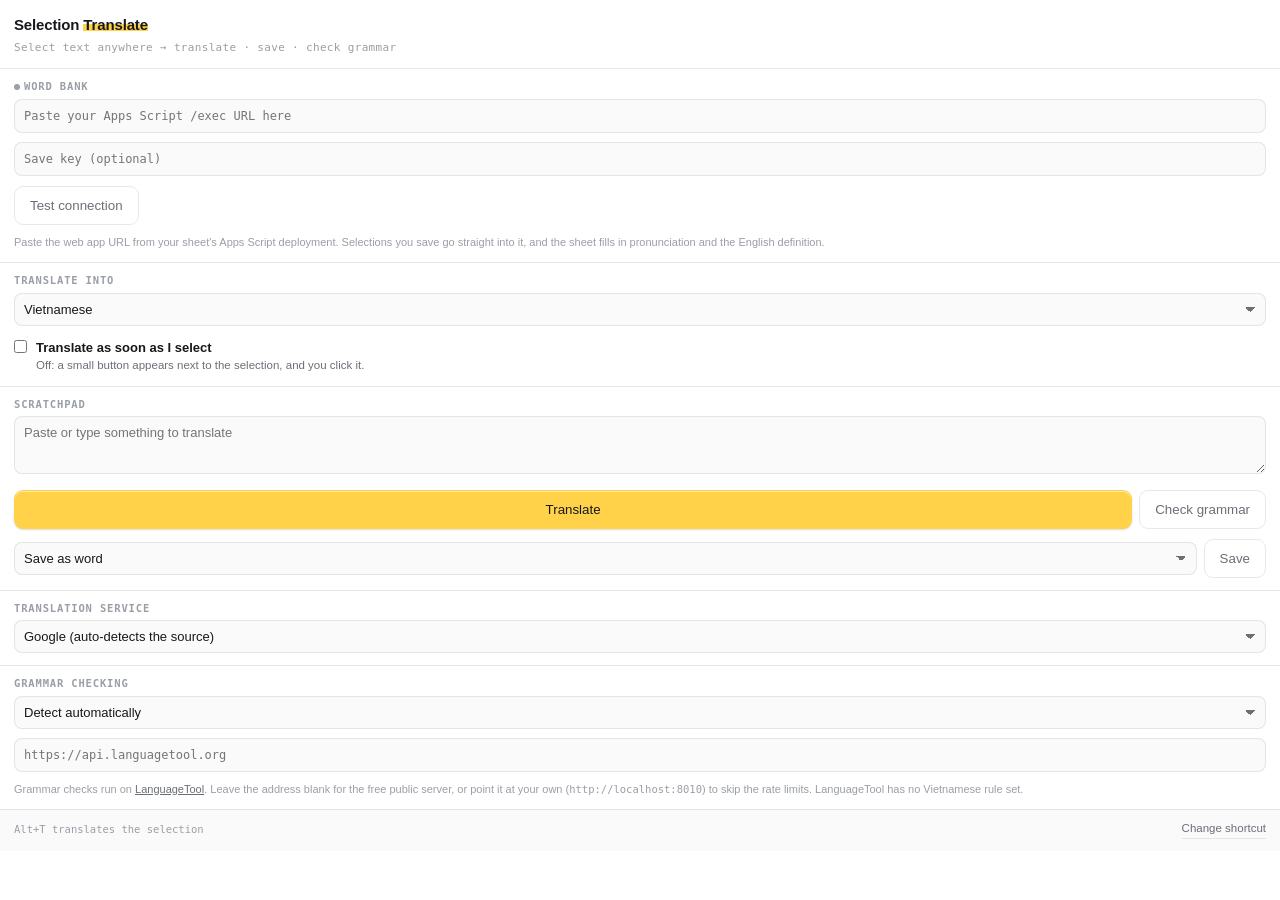
==== selection-translate/popup.html @ 0d07086d "Add POS detection, Vietnamese column, side panel, and sort controls - Sheet schema reordered: Term f" ====
<!DOCTYPE html>
<html lang="en">
<head>
<meta charset="utf-8">
<style>
  :root {
    --ink: #17181C;
    --muted: #6B6F76;
    --faint: #9A9EA6;
    --line: rgba(0,0,0,.09);
    --surface: #fff;
    --sunk: #FAFAFA;
    --marker: #FFD24A;
  }
  @media (prefers-color-scheme: dark) {
    :root {
      --ink: #ECEDEF;
      --muted: #9DA1A9;
      --faint: #71757D;
      --line: rgba(255,255,255,.10);
      --surface: #1E1F24;
      --sunk: #232429;
      --marker: rgba(255,210,74,.30);
    }
  }
  * { box-sizing: border-box; }
  body {
    width: 100%;
    min-width: 300px;
    margin: 0;
    background: var(--surface);
    color: var(--ink);
    font: 13px/1.5 -apple-system, BlinkMacSystemFont, "Segoe UI", Roboto, "Helvetica Neue", Arial, sans-serif;
  }
  header {
    padding: 14px 14px 12px;
    border-bottom: 1px solid var(--line);
  }
  h1 {
    margin: 0;
    font-size: 15px;
    font-weight: 650;
    letter-spacing: -.01em;
  }
  h1 span {
    background: linear-gradient(var(--marker), var(--marker)) no-repeat 0 82% / 100% 42%;
  }
  .sub {
    margin: 3px 0 0;
    font: 11px/1.5 ui-monospace, SFMono-Regular, Menlo, Consolas, monospace;
    color: var(--faint);
    letter-spacing: .03em;
  }

  section { padding: 12px 14px; border-bottom: 1px solid var(--line); }
  section:last-of-type { border-bottom: 0; }

  label.field { display: block; }
  .label {
    display: block;
    font: 600 10.5px/1 ui-monospace, SFMono-Regular, Menlo, monospace;
    letter-spacing: .08em;
    text-transform: uppercase;
    color: var(--faint);
    margin-bottom: 7px;
  }

  textarea, select {
    width: 100%;
    font-family: inherit;
    font-size: 13px;
    color: var(--ink);
    background: var(--sunk);
    border: 1px solid var(--line);
    border-radius: 8px;
    padding: 8px 9px;
  }
  textarea { resize: vertical; min-height: 58px; }
  select { cursor: pointer; -webkit-appearance: none; appearance: none;
           background-image: linear-gradient(45deg, transparent 50%, var(--muted) 50%),
                             linear-gradient(135deg, var(--muted) 50%, transparent 50%);
           background-position: calc(100% - 15px) 50%, calc(100% - 10px) 50%;
           background-size: 5px 5px, 5px 5px;
           background-repeat: no-repeat;
           padding-right: 26px; }
  textarea:focus, select:focus { outline: 2px solid var(--ink); outline-offset: 1px; border-color: transparent; }

  .row { display: flex; gap: 7px; align-items: center; margin-top: 10px; }
  .row .field { flex: 1; min-width: 0; }
  .row #go { flex: 1; }

  button.go {
    font: 600 12.5px/1 inherit;
    color: #17181C;
    background: #FFD24A;
    border: 1px solid transparent;
    border-radius: 9px;
    padding: 11px 15px;
    cursor: pointer;
    white-space: nowrap;
    box-shadow: 0 1px 2px rgba(0,0,0,.14), inset 0 1px 0 rgba(255,255,255,.5);
    transition: transform .13s ease, box-shadow .16s ease, filter .16s ease,
                color .16s ease, border-color .16s ease, background .16s ease;
  }
  button.go:hover {
    filter: brightness(.96);
    transform: translateY(-1px);
    box-shadow: 0 5px 13px rgba(216,168,20,.42), inset 0 1px 0 rgba(255,255,255,.5);
  }
  button.go:active {
    transform: translateY(0) scale(.975);
    box-shadow: 0 1px 2px rgba(0,0,0,.14);
  }
  button.go:focus-visible { outline: 2px solid var(--ink); outline-offset: 2px; }
  button.go:disabled { opacity: .45; cursor: default; transform: none; box-shadow: none; filter: none; }

  /* Secondary action: same shape, no fill, so the primary keeps its weight. */
  button.go.ghost {
    background: transparent;
    color: var(--muted);
    border-color: var(--line);
    box-shadow: none;
  }
  button.go.ghost:hover {
    color: var(--ink);
    background: var(--sunk);
    border-color: var(--muted);
    filter: none;
    box-shadow: none;
    transform: translateY(-1px);
  }
  button.go.ghost:active { transform: translateY(0) scale(.975); }

  @media (prefers-reduced-motion: reduce) {
    button.go, button.go.ghost { transition: none; }
    button.go:hover, button.go:active,
    button.go.ghost:hover, button.go.ghost:active { transform: none; }
  }

  input[type=text] {
    width: 100%;
    font: 12px/1 ui-monospace, SFMono-Regular, Menlo, Consolas, monospace;
    color: var(--ink);
    background: var(--sunk);
    border: 1px solid var(--line);
    border-radius: 8px;
    padding: 9px;
  }
  input[type=text]:focus { outline: 2px solid var(--ink); outline-offset: 1px; border-color: transparent; }

  .foot-note {
    margin: 9px 0 0;
    font-size: 11px;
    line-height: 1.5;
    color: var(--faint);
  }
  .foot-note a { color: var(--muted); }
  .foot-note code {
    font-family: ui-monospace, SFMono-Regular, Menlo, monospace;
    font-size: 10.5px;
  }

  .issue-line { display: block; margin-top: 8px; font-size: 12px; line-height: 1.5; }
  .issue-line .was {
    text-decoration: line-through;
    text-decoration-color: #C23A32;
    color: var(--muted);
  }
  .issue-line .now { background: linear-gradient(var(--marker), var(--marker)) no-repeat 0 86% / 100% 44%; }
  .issue-line .why { display: block; color: var(--faint); font-size: 11px; }

  .out {
    margin-top: 10px;
    font-size: 14px;
    line-height: 1.55;
    white-space: pre-wrap;
    overflow-wrap: anywhere;
    max-height: 130px;
    overflow-y: auto;
  }
  .out:empty { display: none; }
  .out .hit {
    background: linear-gradient(var(--marker), var(--marker)) no-repeat 0 86% / 100% 44%;
  }
  .out .bad { color: #C23A32; font-size: 13px; }

  .toggle {
    display: flex; align-items: flex-start; gap: 9px;
    cursor: pointer;
    margin-top: 11px;
  }
  .toggle:first-child { margin-top: 0; }
  .toggle input { margin: 2px 0 0; accent-color: var(--ink); flex: 0 0 auto; }
  .toggle b { display: block; font-weight: 550; }
  .toggle small { color: var(--muted); font-size: 11.5px; line-height: 1.45; display: block; }

  footer {
    padding: 10px 14px 12px;
    display: flex; justify-content: space-between; align-items: center;
    border-top: 1px solid var(--line);
    background: var(--sunk);
  }
  .kbd {
    font: 10.5px/1 ui-monospace, SFMono-Regular, Menlo, monospace;
    color: var(--faint);
  }
  a.link {
    font-size: 11.5px;
    color: var(--muted);
    text-decoration: none;
    border-bottom: 1px solid var(--line);
    cursor: pointer;
  }
  a.link:hover { color: var(--ink); }

  .sheet-dot {
    display: inline-block;
    width: 6px;
    height: 6px;
    border-radius: 50%;
    margin-right: 4px;
    vertical-align: middle;
    background: var(--faint);
  }
</style>
</head>
<body>
  <header>
    <h1>Selection <span>Translate</span></h1>
    <p class="sub">Select text anywhere &rarr; translate &middot; save &middot; check grammar</p>
  </header>

  <section>
    <label class="field">
      <span class="label"><span id="sheetStatus" class="sheet-dot"></span>Word bank</span>
      <input type="text" id="sheetUrl" placeholder="Paste your Apps Script /exec URL here">
    </label>
    <label class="field" style="margin-top:9px">
      <input type="text" id="sheetKey" placeholder="Save key (optional)">
    </label>
    <div class="row">
      <button class="go ghost" id="testBtn">Test connection</button>
    </div>
    <p class="foot-note" id="sheetNote">
      Paste the web app URL from your sheet's Apps Script deployment. Selections
      you save go straight into it, and the sheet fills in pronunciation and the
      English definition.
    </p>
  </section>

  <section>
    <label class="field">
      <span class="label">Translate into</span>
      <select id="target"></select>
    </label>

    <label class="toggle" style="margin-top:12px">
      <input type="checkbox" id="auto">
      <span>
        <b>Translate as soon as I select</b>
        <small>Off: a small button appears next to the selection, and you click it.</small>
      </span>
    </label>
  </section>

  <section>
    <label class="field">
      <span class="label">Scratchpad</span>
      <textarea id="input" placeholder="Paste or type something to translate"></textarea>
    </label>
    <div class="row">
      <button class="go" id="go">Translate</button>
      <button class="go ghost" id="checkBtn">Check grammar</button>
    </div>
    <div class="row">
      <label class="field">
        <select id="saveType">
          <option value="vocab">Save as word</option>
          <option value="collocation">Save as collocation</option>
          <option value="slang">Save as slang</option>
          <option value="sentence">Save as sentence</option>
        </select>
      </label>
      <button class="go ghost" id="saveBtn">Save</button>
    </div>
    <div class="out" id="out"></div>
  </section>

  <section>
    <label class="field">
      <span class="label">Translation service</span>
      <select id="provider">
        <option value="google">Google (auto-detects the source)</option>
        <option value="mymemory">MyMemory (backup)</option>
      </select>
    </label>
  </section>

  <section>
    <label class="field">
      <span class="label">Grammar checking</span>
      <select id="checkLang"></select>
    </label>
    <label class="field" style="margin-top:9px">
      <input type="text" id="ltServer" placeholder="https://api.languagetool.org">
    </label>
    <p class="foot-note">
      Grammar checks run on
      <a href="https://languagetool.org" target="_blank" rel="noopener">LanguageTool</a>.
      Leave the address blank for the free public server, or point it at your own
      (<code>http://localhost:8010</code>) to skip the rate limits. LanguageTool has no
      Vietnamese rule set.
    </p>
  </section>

  <footer>
    <span class="kbd" id="kbd">Alt+T translates the selection</span>
    <a class="link" id="shortcuts">Change shortcut</a>
  </footer>

  <script src="languages.js"></script>
  <script src="popup.js"></script>
</body>
</html>
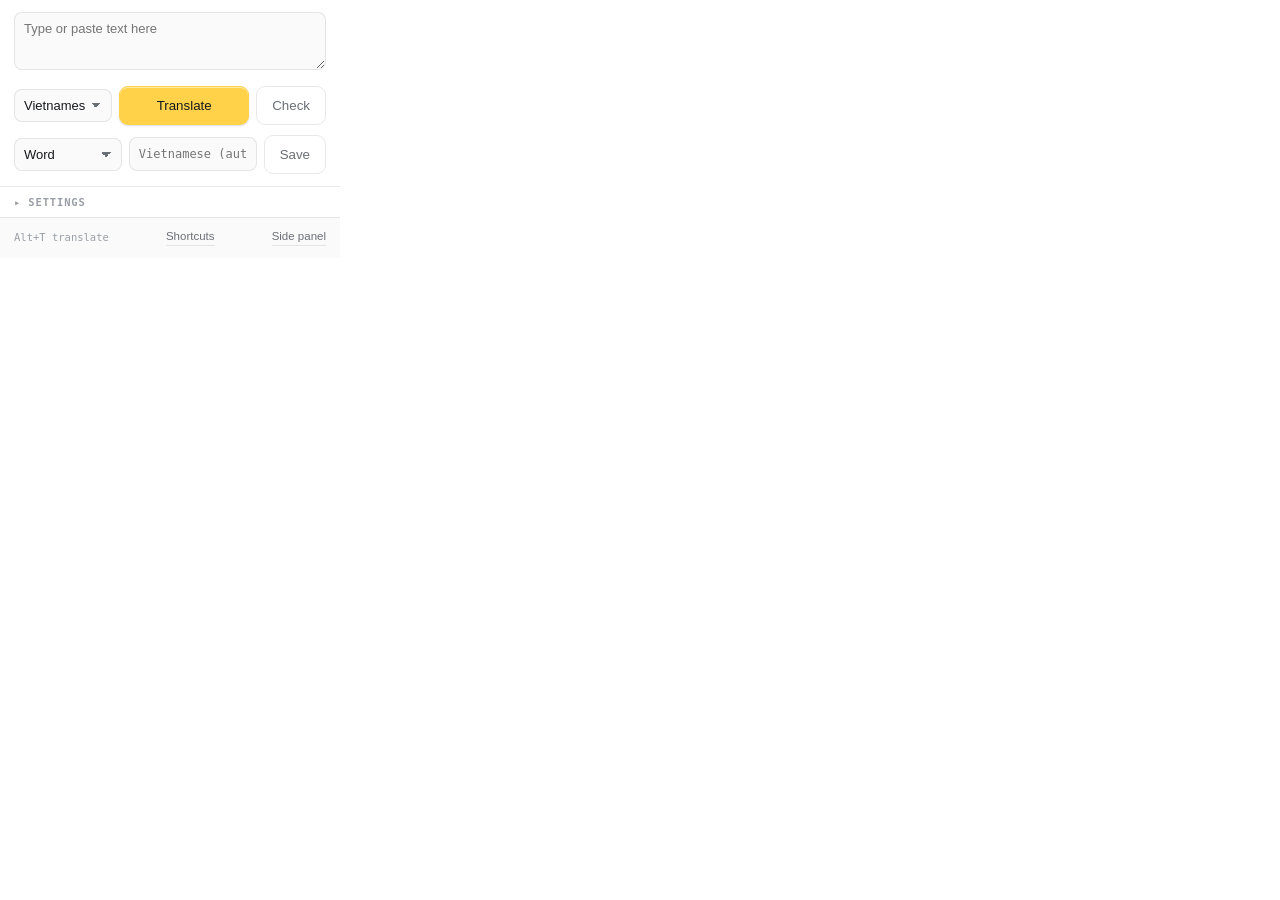
==== commit 769509da: "Compact extension popup, settings behind collapsible toggle - Removed header, merged all controls in" ====
--- a/selection-translate/popup.html
+++ b/selection-translate/popup.html
@@ -25,31 +25,11 @@
   }
   * { box-sizing: border-box; }
   body {
-    width: 100%;
-    min-width: 300px;
+    width: 340px;
     margin: 0;
     background: var(--surface);
     color: var(--ink);
     font: 13px/1.5 -apple-system, BlinkMacSystemFont, "Segoe UI", Roboto, "Helvetica Neue", Arial, sans-serif;
-  }
-  header {
-    padding: 14px 14px 12px;
-    border-bottom: 1px solid var(--line);
-  }
-  h1 {
-    margin: 0;
-    font-size: 15px;
-    font-weight: 650;
-    letter-spacing: -.01em;
-  }
-  h1 span {
-    background: linear-gradient(var(--marker), var(--marker)) no-repeat 0 82% / 100% 42%;
-  }
-  .sub {
-    margin: 3px 0 0;
-    font: 11px/1.5 ui-monospace, SFMono-Regular, Menlo, Consolas, monospace;
-    color: var(--faint);
-    letter-spacing: .03em;
   }
 
   section { padding: 12px 14px; border-bottom: 1px solid var(--line); }
@@ -222,100 +202,105 @@
     vertical-align: middle;
     background: var(--faint);
   }
+
+  .settings {
+    border-top: 1px solid var(--line);
+  }
+  .settings-toggle {
+    display: block;
+    padding: 10px 14px;
+    font: 600 10.5px/1 ui-monospace, SFMono-Regular, Menlo, monospace;
+    letter-spacing: .08em;
+    text-transform: uppercase;
+    color: var(--faint);
+    cursor: pointer;
+    list-style: none;
+  }
+  .settings-toggle::-webkit-details-marker { display: none; }
+  .settings-toggle::before { content: "▸ "; }
+  .settings[open] > .settings-toggle::before { content: "▾ "; }
+  .settings[open] > .settings-toggle { border-bottom: 1px solid var(--line); }
+  .settings section { padding: 10px 14px; border-bottom: 1px solid var(--line); }
+  .settings section:last-child { border-bottom: 0; }
 </style>
 </head>
 <body>
-  <header>
-    <h1>Selection <span>Translate</span></h1>
-    <p class="sub">Select text anywhere &rarr; translate &middot; save &middot; check grammar</p>
-  </header>
-
   <section>
     <label class="field">
-      <span class="label"><span id="sheetStatus" class="sheet-dot"></span>Word bank</span>
-      <input type="text" id="sheetUrl" placeholder="Paste your Apps Script /exec URL here">
-    </label>
-    <label class="field" style="margin-top:9px">
-      <input type="text" id="sheetKey" placeholder="Save key (optional)">
+      <textarea id="input" rows="2" placeholder="Type or paste text here"></textarea>
     </label>
     <div class="row">
-      <button class="go ghost" id="testBtn">Test connection</button>
-    </div>
-    <p class="foot-note" id="sheetNote">
-      Paste the web app URL from your sheet's Apps Script deployment. Selections
-      you save go straight into it, and the sheet fills in pronunciation and the
-      English definition.
-    </p>
-  </section>
-
-  <section>
-    <label class="field">
-      <span class="label">Translate into</span>
-      <select id="target"></select>
-    </label>
-
-    <label class="toggle" style="margin-top:12px">
-      <input type="checkbox" id="auto">
-      <span>
-        <b>Translate as soon as I select</b>
-        <small>Off: a small button appears next to the selection, and you click it.</small>
-      </span>
-    </label>
-  </section>
-
-  <section>
-    <label class="field">
-      <span class="label">Scratchpad</span>
-      <textarea id="input" placeholder="Paste or type something to translate"></textarea>
-    </label>
-    <div class="row">
+      <label class="field">
+        <select id="target"></select>
+      </label>
       <button class="go" id="go">Translate</button>
-      <button class="go ghost" id="checkBtn">Check grammar</button>
+      <button class="go ghost" id="checkBtn">Check</button>
     </div>
     <div class="row">
       <label class="field">
         <select id="saveType">
-          <option value="vocab">Save as word</option>
-          <option value="collocation">Save as collocation</option>
-          <option value="slang">Save as slang</option>
-          <option value="sentence">Save as sentence</option>
+          <option value="vocab">Word</option>
+          <option value="collocation">Collocation</option>
+          <option value="slang">Slang</option>
+          <option value="sentence">Sentence</option>
         </select>
       </label>
+      <input type="text" id="saveVi" placeholder="Vietnamese (auto)" style="flex:1;min-width:0;font:12px/1 ui-monospace,SFMono-Regular,Menlo,monospace;color:var(--ink);background:var(--sunk);border:1px solid var(--line);border-radius:8px;padding:9px">
       <button class="go ghost" id="saveBtn">Save</button>
     </div>
     <div class="out" id="out"></div>
   </section>
 
-  <section>
-    <label class="field">
-      <span class="label">Translation service</span>
-      <select id="provider">
-        <option value="google">Google (auto-detects the source)</option>
-        <option value="mymemory">MyMemory (backup)</option>
-      </select>
-    </label>
-  </section>
-
-  <section>
-    <label class="field">
-      <span class="label">Grammar checking</span>
-      <select id="checkLang"></select>
-    </label>
-    <label class="field" style="margin-top:9px">
-      <input type="text" id="ltServer" placeholder="https://api.languagetool.org">
-    </label>
-    <p class="foot-note">
-      Grammar checks run on
-      <a href="https://languagetool.org" target="_blank" rel="noopener">LanguageTool</a>.
-      Leave the address blank for the free public server, or point it at your own
-      (<code>http://localhost:8010</code>) to skip the rate limits. LanguageTool has no
-      Vietnamese rule set.
-    </p>
-  </section>
+  <details class="settings">
+    <summary class="settings-toggle">Settings</summary>
+
+    <section>
+      <label class="field">
+        <span class="label"><span id="sheetStatus" class="sheet-dot"></span>Word bank</span>
+        <input type="text" id="sheetUrl" placeholder="Paste your Apps Script /exec URL here">
+      </label>
+      <label class="field" style="margin-top:7px">
+        <input type="text" id="sheetKey" placeholder="Save key (optional)">
+      </label>
+      <div class="row">
+        <button class="go ghost" id="testBtn">Test connection</button>
+      </div>
+    </section>
+
+    <section>
+      <label class="toggle">
+        <input type="checkbox" id="auto">
+        <span>
+          <b>Auto-translate on select</b>
+        </span>
+      </label>
+    </section>
+
+    <section>
+      <label class="field">
+        <span class="label">Translation service</span>
+        <select id="provider">
+          <option value="google">Google (auto-detect)</option>
+          <option value="mymemory">MyMemory (backup)</option>
+        </select>
+      </label>
+    </section>
+
+    <section>
+      <label class="field">
+        <span class="label">Grammar check language</span>
+        <select id="checkLang"></select>
+      </label>
+      <label class="field" style="margin-top:7px">
+        <input type="text" id="ltServer" placeholder="https://api.languagetool.org">
+      </label>
+    </section>
+  </details>
 
   <footer>
-    <span class="kbd" id="kbd">Alt+T translates the selection</span>
-    <a class="link" id="shortcuts">Change shortcut</a>
+    <span class="kbd" id="kbd">Alt+T translate</span>
+    <a class="link" id="shortcuts">Shortcuts</a>
+    <a class="link" id="openSidePanel">Side panel</a>
   </footer>
 
   <script src="languages.js"></script>
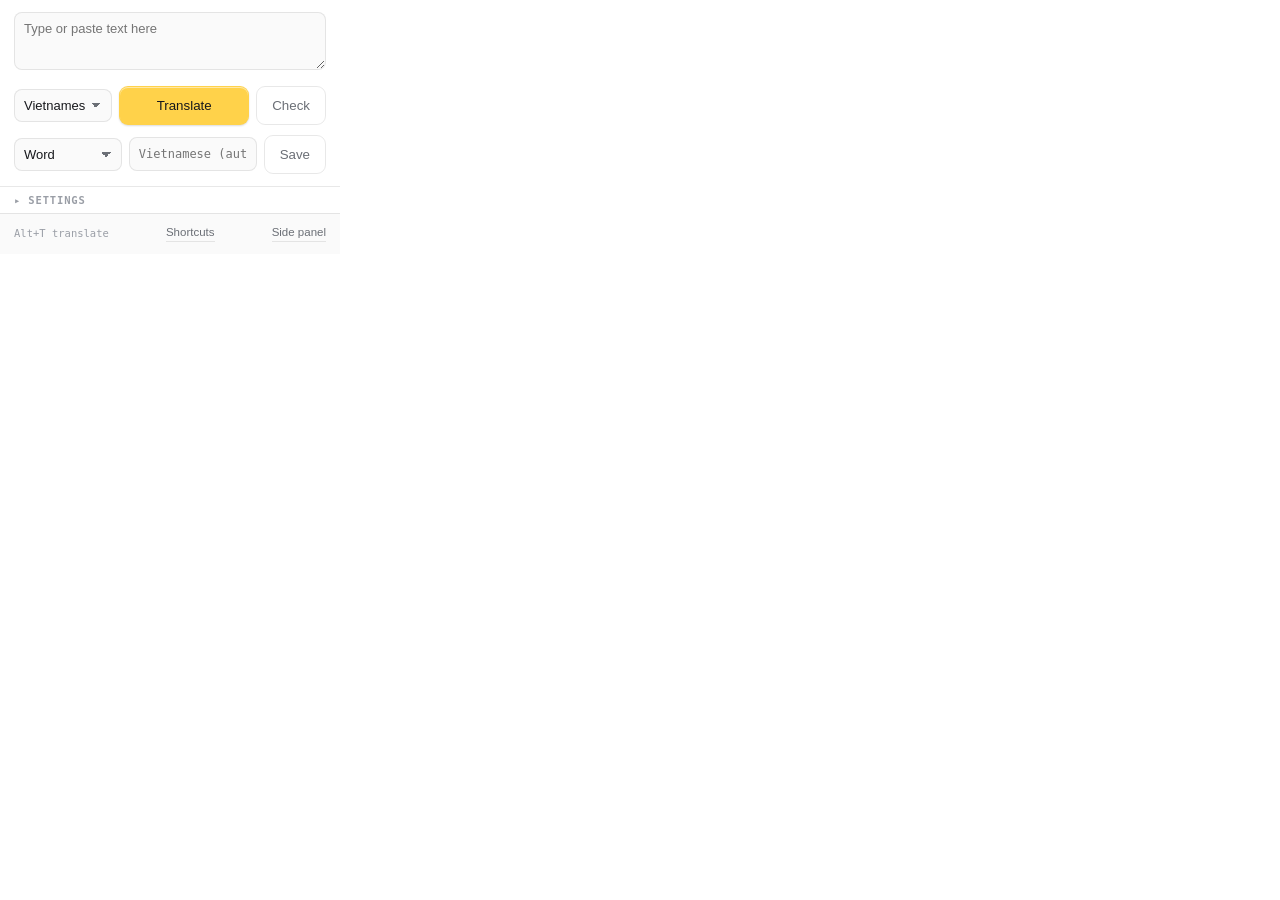
==== commit fc6ea4fa: "Settings in single scrollable container, max-height 200px Co-Authored-By: Claude Opus 4.6 (1M contex" ====
--- a/selection-translate/popup.html
+++ b/selection-translate/popup.html
@@ -208,7 +208,7 @@
   }
   .settings-toggle {
     display: block;
-    padding: 10px 14px;
+    padding: 8px 14px;
     font: 600 10.5px/1 ui-monospace, SFMono-Regular, Menlo, monospace;
     letter-spacing: .08em;
     text-transform: uppercase;
@@ -220,8 +220,14 @@
   .settings-toggle::before { content: "▸ "; }
   .settings[open] > .settings-toggle::before { content: "▾ "; }
   .settings[open] > .settings-toggle { border-bottom: 1px solid var(--line); }
-  .settings section { padding: 10px 14px; border-bottom: 1px solid var(--line); }
-  .settings section:last-child { border-bottom: 0; }
+  .settings-inner {
+    max-height: 200px;
+    overflow-y: auto;
+    padding: 8px 14px;
+  }
+  .settings-inner .field { margin-top: 8px; }
+  .settings-inner .field:first-child { margin-top: 0; }
+  .settings-inner .row { margin-top: 8px; }
 </style>
 </head>
 <body>
@@ -253,48 +259,36 @@
 
   <details class="settings">
     <summary class="settings-toggle">Settings</summary>
-
-    <section>
-      <label class="field">
-        <span class="label"><span id="sheetStatus" class="sheet-dot"></span>Word bank</span>
-        <input type="text" id="sheetUrl" placeholder="Paste your Apps Script /exec URL here">
-      </label>
-      <label class="field" style="margin-top:7px">
+    <div class="settings-inner">
+      <label class="field">
+        <span class="label"><span id="sheetStatus" class="sheet-dot"></span>Sheet URL</span>
+        <input type="text" id="sheetUrl" placeholder="Apps Script /exec URL">
+      </label>
+      <label class="field">
         <input type="text" id="sheetKey" placeholder="Save key (optional)">
       </label>
       <div class="row">
-        <button class="go ghost" id="testBtn">Test connection</button>
+        <button class="go ghost" id="testBtn">Test</button>
       </div>
-    </section>
-
-    <section>
       <label class="toggle">
         <input type="checkbox" id="auto">
-        <span>
-          <b>Auto-translate on select</b>
-        </span>
-      </label>
-    </section>
-
-    <section>
-      <label class="field">
-        <span class="label">Translation service</span>
+        <span><b>Auto-translate on select</b></span>
+      </label>
+      <label class="field">
+        <span class="label">Provider</span>
         <select id="provider">
-          <option value="google">Google (auto-detect)</option>
-          <option value="mymemory">MyMemory (backup)</option>
+          <option value="google">Google</option>
+          <option value="mymemory">MyMemory</option>
         </select>
       </label>
-    </section>
-
-    <section>
-      <label class="field">
-        <span class="label">Grammar check language</span>
+      <label class="field">
+        <span class="label">Grammar language</span>
         <select id="checkLang"></select>
       </label>
-      <label class="field" style="margin-top:7px">
-        <input type="text" id="ltServer" placeholder="https://api.languagetool.org">
-      </label>
-    </section>
+      <label class="field">
+        <input type="text" id="ltServer" placeholder="LanguageTool server (optional)">
+      </label>
+    </div>
   </details>
 
   <footer>
